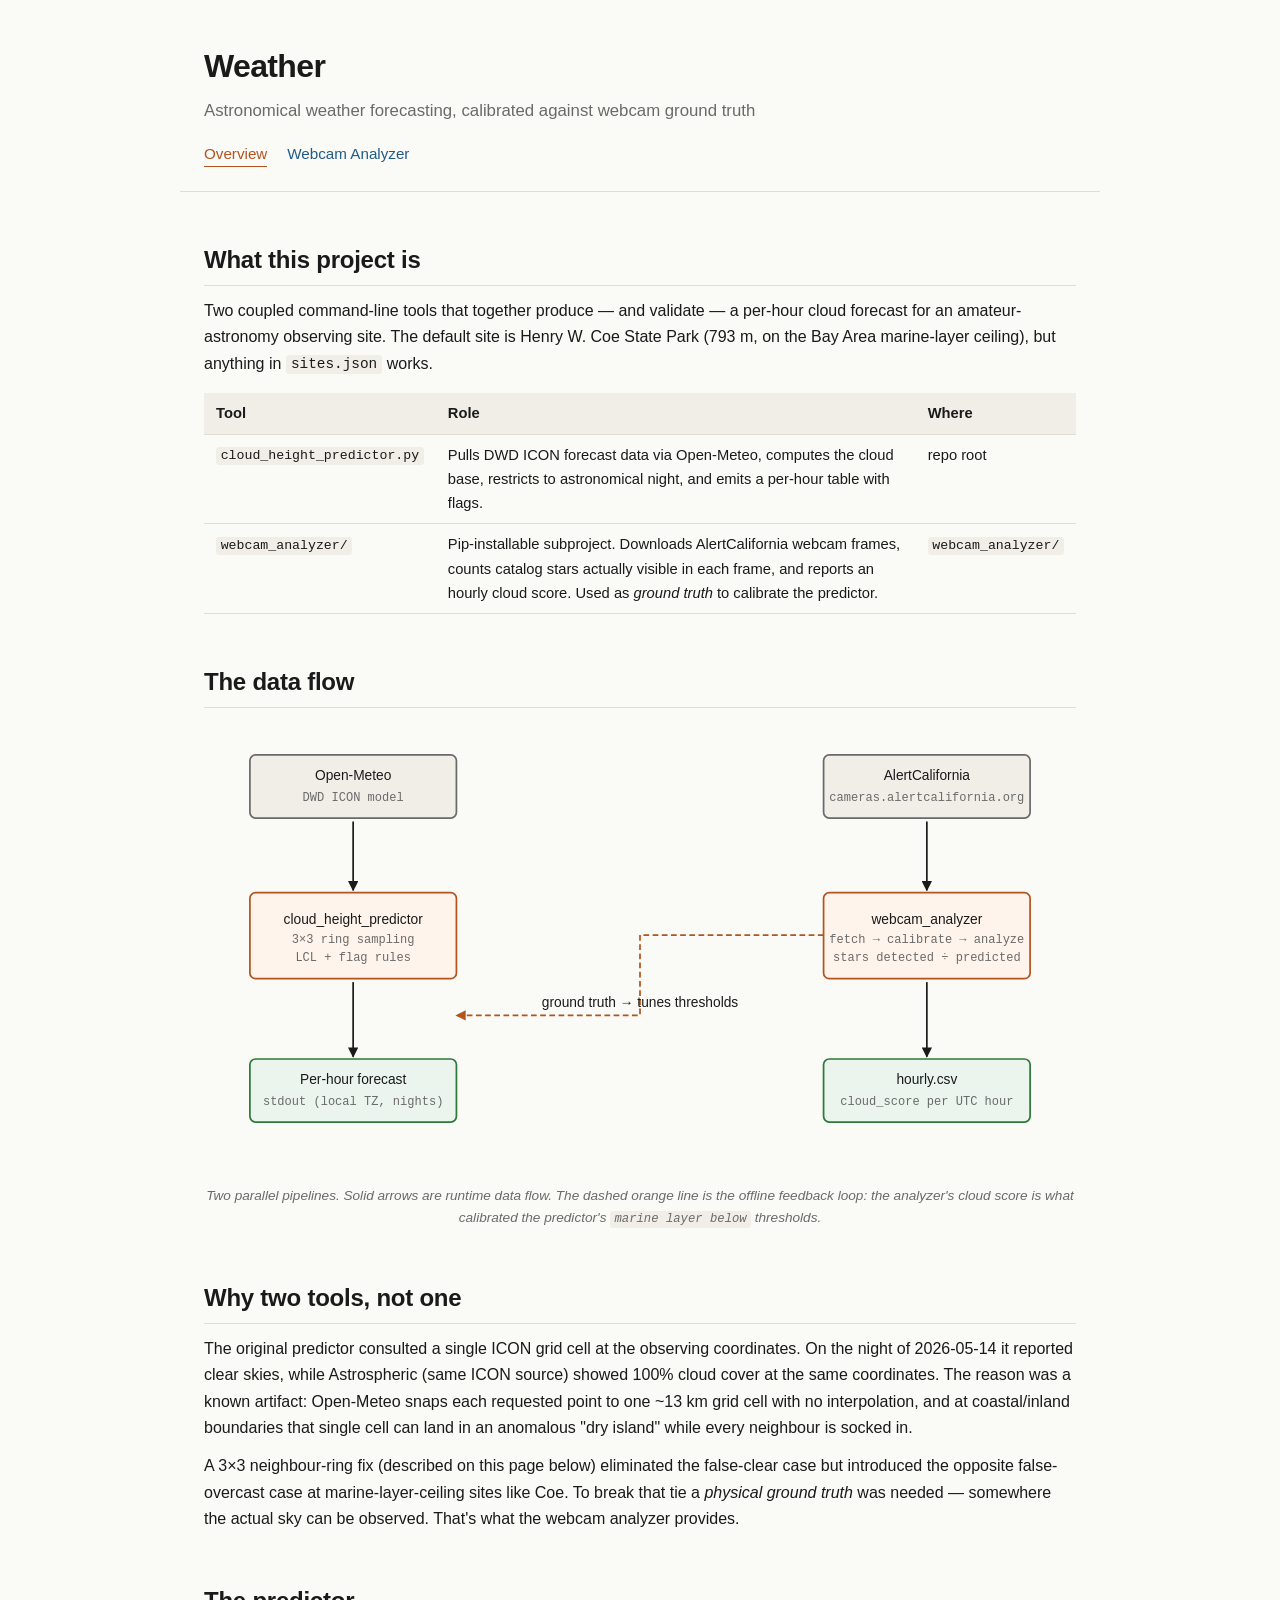
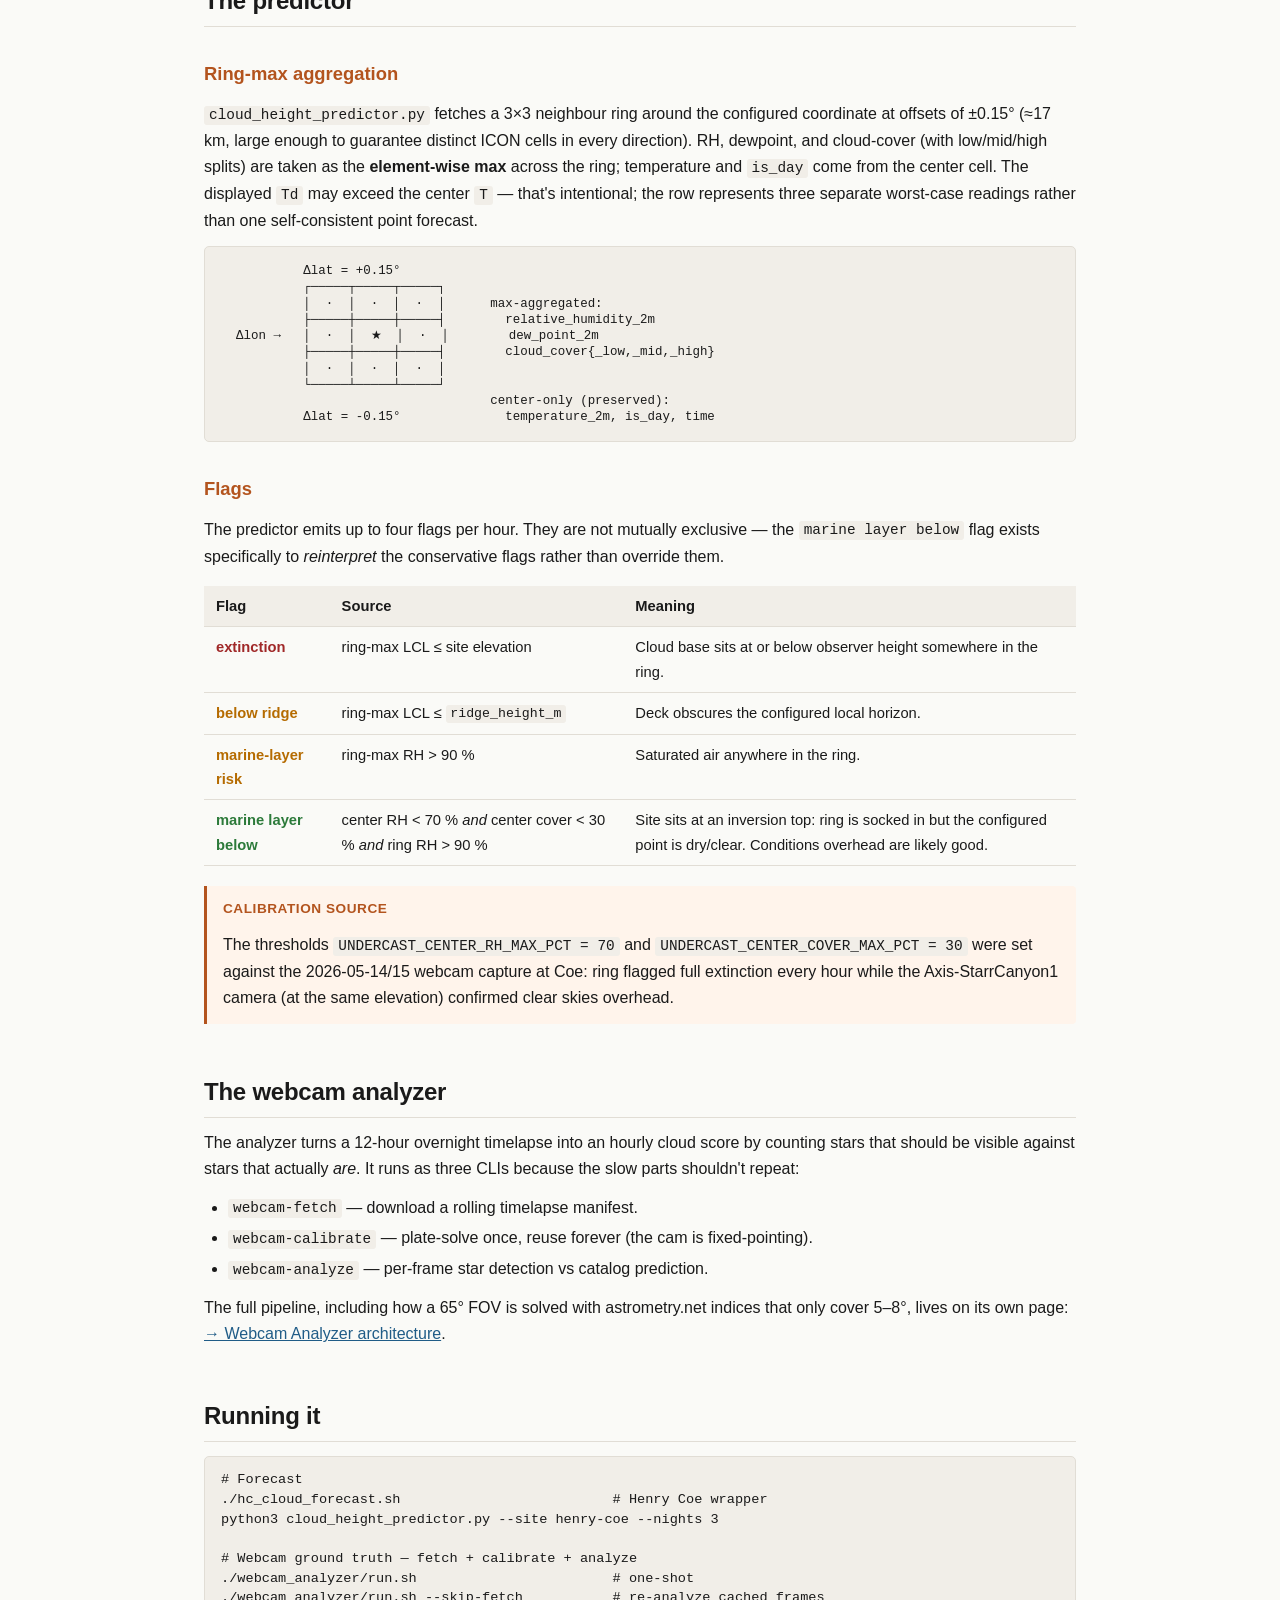
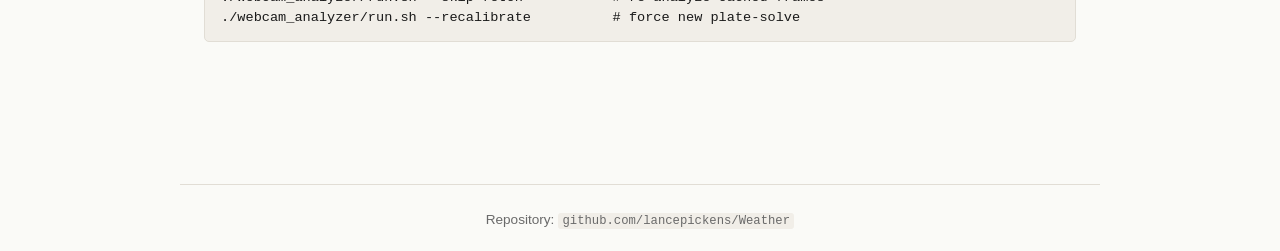
==== docs/index.html @ 601b51dd "Add project architecture docs site Two-page static site under docs/: overview (index.html) and a dee" ====
<!DOCTYPE html>
<html lang="en">
<head>
  <meta charset="UTF-8">
  <meta name="viewport" content="width=device-width, initial-scale=1">
  <title>Weather — Project Architecture</title>
  <link rel="stylesheet" href="style.css">
</head>
<body>
  <header>
    <h1>Weather</h1>
    <p class="subtitle">Astronomical weather forecasting, calibrated against webcam ground truth</p>
    <nav>
      <a href="index.html" class="active">Overview</a>
      <a href="webcam_analyzer.html">Webcam Analyzer</a>
    </nav>
  </header>

  <main>
    <h2>What this project is</h2>
    <p>
      Two coupled command-line tools that together produce — and validate —
      a per-hour cloud forecast for an amateur-astronomy observing site.
      The default site is Henry W. Coe State Park (793&nbsp;m, on the Bay Area
      marine-layer ceiling), but anything in <code>sites.json</code> works.
    </p>

    <table>
      <thead>
        <tr><th>Tool</th><th>Role</th><th>Where</th></tr>
      </thead>
      <tbody>
        <tr>
          <td><code>cloud_height_predictor.py</code></td>
          <td>Pulls DWD ICON forecast data via Open-Meteo, computes the
              cloud base, restricts to astronomical night, and emits a
              per-hour table with flags.</td>
          <td>repo root</td>
        </tr>
        <tr>
          <td><code>webcam_analyzer/</code></td>
          <td>Pip-installable subproject. Downloads AlertCalifornia
              webcam frames, counts catalog stars actually visible in
              each frame, and reports an hourly cloud score. Used as
              <em>ground truth</em> to calibrate the predictor.</td>
          <td><code>webcam_analyzer/</code></td>
        </tr>
      </tbody>
    </table>

    <h2>The data flow</h2>
    <figure>
      <svg viewBox="0 0 760 380" xmlns="http://www.w3.org/2000/svg" role="img" aria-label="High-level data flow diagram">
        <defs>
          <marker id="arrow" viewBox="0 0 10 10" refX="9" refY="5" markerWidth="6" markerHeight="6" orient="auto-start-reverse">
            <path d="M0,0 L10,5 L0,10 z" fill="#1a1a1a"/>
          </marker>
          <marker id="arrow-accent" viewBox="0 0 10 10" refX="9" refY="5" markerWidth="6" markerHeight="6" orient="auto-start-reverse">
            <path d="M0,0 L10,5 L0,10 z" fill="#b3541e"/>
          </marker>
        </defs>
        <style>
          .lbl { font: 12px -apple-system, "SF Pro Text", sans-serif; fill: #1a1a1a; }
          .lbl-sm { font: 10.5px "SF Mono", Menlo, monospace; fill: #6a6a6a; }
          .box  { fill: #fff4eb; stroke: #b3541e; stroke-width: 1.5; rx: 5; }
          .box-ext { fill: #f1eee8; stroke: #6a6a6a; stroke-width: 1.5; rx: 5; }
          .box-out { fill: #ebf5ed; stroke: #2c7a3a; stroke-width: 1.5; rx: 5; }
          .line { stroke: #1a1a1a; stroke-width: 1.5; fill: none; }
          .line-accent { stroke: #b3541e; stroke-width: 1.5; stroke-dasharray: 5,3; fill: none; }
        </style>

        <!-- Top row: external data sources -->
        <rect class="box-ext" x="40"  y="20" width="180" height="55"/>
        <text class="lbl" x="130" y="42" text-anchor="middle">Open-Meteo</text>
        <text class="lbl-sm" x="130" y="60" text-anchor="middle">DWD ICON model</text>

        <rect class="box-ext" x="540" y="20" width="180" height="55"/>
        <text class="lbl" x="630" y="42" text-anchor="middle">AlertCalifornia</text>
        <text class="lbl-sm" x="630" y="60" text-anchor="middle">cameras.alertcalifornia.org</text>

        <!-- Middle row: tools -->
        <rect class="box" x="40"  y="140" width="180" height="75"/>
        <text class="lbl" x="130" y="167" text-anchor="middle" font-weight="600">cloud_height_predictor</text>
        <text class="lbl-sm" x="130" y="184" text-anchor="middle">3×3 ring sampling</text>
        <text class="lbl-sm" x="130" y="200" text-anchor="middle">LCL + flag rules</text>

        <rect class="box" x="540" y="140" width="180" height="75"/>
        <text class="lbl" x="630" y="167" text-anchor="middle" font-weight="600">webcam_analyzer</text>
        <text class="lbl-sm" x="630" y="184" text-anchor="middle">fetch → calibrate → analyze</text>
        <text class="lbl-sm" x="630" y="200" text-anchor="middle">stars detected ÷ predicted</text>

        <!-- Bottom row: outputs -->
        <rect class="box-out" x="40"  y="285" width="180" height="55"/>
        <text class="lbl" x="130" y="307" text-anchor="middle">Per-hour forecast</text>
        <text class="lbl-sm" x="130" y="325" text-anchor="middle">stdout (local TZ, nights)</text>

        <rect class="box-out" x="540" y="285" width="180" height="55"/>
        <text class="lbl" x="630" y="307" text-anchor="middle">hourly.csv</text>
        <text class="lbl-sm" x="630" y="325" text-anchor="middle">cloud_score per UTC hour</text>

        <!-- Vertical arrows -->
        <line class="line" x1="130" y1="78"  x2="130" y2="138" marker-end="url(#arrow)"/>
        <line class="line" x1="130" y1="218" x2="130" y2="283" marker-end="url(#arrow)"/>
        <line class="line" x1="630" y1="78"  x2="630" y2="138" marker-end="url(#arrow)"/>
        <line class="line" x1="630" y1="218" x2="630" y2="283" marker-end="url(#arrow)"/>

        <!-- Feedback arrow: analyzer → predictor calibration -->
        <path class="line-accent"
              d="M 540 177 L 380 177 L 380 247 L 220 247"
              marker-end="url(#arrow-accent)"/>
        <text class="lbl" x="380" y="240" text-anchor="middle" fill="#b3541e" font-style="italic">
          ground truth → tunes thresholds
        </text>
      </svg>
      <figcaption>Two parallel pipelines. Solid arrows are runtime data flow.
        The dashed orange line is the offline feedback loop: the analyzer's
        cloud score is what calibrated the predictor's <code>marine layer below</code> thresholds.</figcaption>
    </figure>

    <h2>Why two tools, not one</h2>
    <p>
      The original predictor consulted a single ICON grid cell at the
      observing coordinates. On the night of 2026-05-14 it reported clear
      skies, while Astrospheric (same ICON source) showed 100% cloud cover
      at the same coordinates. The reason was a known artifact: Open-Meteo
      snaps each requested point to one ~13 km grid cell with no
      interpolation, and at coastal/inland boundaries that single cell can
      land in an anomalous "dry island" while every neighbour is socked in.
    </p>
    <p>
      A 3×3 neighbour-ring fix (described on this page below) eliminated
      the false-clear case but introduced the opposite false-overcast case
      at marine-layer-ceiling sites like Coe. To break that tie a
      <em>physical ground truth</em> was needed — somewhere the actual sky
      can be observed. That's what the webcam analyzer provides.
    </p>

    <h2>The predictor</h2>

    <h3>Ring-max aggregation</h3>
    <p>
      <code>cloud_height_predictor.py</code> fetches a 3×3 neighbour ring
      around the configured coordinate at offsets of ±0.15° (≈17 km, large
      enough to guarantee distinct ICON cells in every direction). RH,
      dewpoint, and cloud-cover (with low/mid/high splits) are taken as
      the <strong>element-wise max</strong> across the ring; temperature
      and <code>is_day</code> come from the center cell. The displayed
      <code>Td</code> may exceed the center <code>T</code> — that's
      intentional; the row represents three separate worst-case readings
      rather than one self-consistent point forecast.
    </p>

    <div class="ascii">           Δlat = +0.15°
           ┌─────┬─────┬─────┐
           │  ·  │  ·  │  ·  │      max-aggregated:
           ├─────┼─────┼─────┤        relative_humidity_2m
  Δlon →   │  ·  │  ★  │  ·  │        dew_point_2m
           ├─────┼─────┼─────┤        cloud_cover{_low,_mid,_high}
           │  ·  │  ·  │  ·  │
           └─────┴─────┴─────┘
                                    center-only (preserved):
           Δlat = -0.15°              temperature_2m, is_day, time</div>

    <h3>Flags</h3>
    <p>The predictor emits up to four flags per hour. They are not
       mutually exclusive — the <code>marine layer below</code> flag
       exists specifically to <em>reinterpret</em> the conservative
       flags rather than override them.</p>

    <table>
      <thead>
        <tr><th>Flag</th><th>Source</th><th>Meaning</th></tr>
      </thead>
      <tbody>
        <tr>
          <td><span class="flag-bad">extinction</span></td>
          <td>ring-max LCL ≤ site elevation</td>
          <td>Cloud base sits at or below observer height somewhere in the ring.</td>
        </tr>
        <tr>
          <td><span class="flag-warn">below ridge</span></td>
          <td>ring-max LCL ≤ <code>ridge_height_m</code></td>
          <td>Deck obscures the configured local horizon.</td>
        </tr>
        <tr>
          <td><span class="flag-warn">marine-layer risk</span></td>
          <td>ring-max RH &gt; 90 %</td>
          <td>Saturated air anywhere in the ring.</td>
        </tr>
        <tr>
          <td><span class="flag-good">marine layer below</span></td>
          <td>center RH &lt; 70 %  <em>and</em>  center cover &lt; 30 %  <em>and</em>  ring RH &gt; 90 %</td>
          <td>Site sits at an inversion top: ring is socked in but the configured point is dry/clear.
              Conditions overhead are likely good.</td>
        </tr>
      </tbody>
    </table>

    <div class="callout">
      <div class="callout-title">Calibration source</div>
      <p>The thresholds <code>UNDERCAST_CENTER_RH_MAX_PCT = 70</code> and
         <code>UNDERCAST_CENTER_COVER_MAX_PCT = 30</code> were set against
         the 2026-05-14/15 webcam capture at Coe: ring flagged full
         extinction every hour while the Axis-StarrCanyon1 camera (at the
         same elevation) confirmed clear skies overhead.</p>
    </div>

    <h2>The webcam analyzer</h2>
    <p>The analyzer turns a 12-hour overnight timelapse into an hourly
       cloud score by counting stars that should be visible against stars
       that actually <em>are</em>. It runs as three CLIs because the slow
       parts shouldn't repeat:</p>

    <ul>
      <li><code>webcam-fetch</code> — download a rolling timelapse manifest.</li>
      <li><code>webcam-calibrate</code> — plate-solve once, reuse forever (the cam is fixed-pointing).</li>
      <li><code>webcam-analyze</code> — per-frame star detection vs catalog prediction.</li>
    </ul>

    <p>The full pipeline, including how a 65° FOV is solved with
       astrometry.net indices that only cover 5–8°, lives on its own
       page:
       <a href="webcam_analyzer.html">→ Webcam Analyzer architecture</a>.</p>

    <h2>Running it</h2>
    <pre><code># Forecast
./hc_cloud_forecast.sh                          # Henry Coe wrapper
python3 cloud_height_predictor.py --site henry-coe --nights 3

# Webcam ground truth — fetch + calibrate + analyze
./webcam_analyzer/run.sh                        # one-shot
./webcam_analyzer/run.sh --skip-fetch           # re-analyze cached frames
./webcam_analyzer/run.sh --recalibrate          # force new plate-solve</code></pre>
  </main>

  <footer>
    Repository: <code>github.com/lancepickens/Weather</code>
  </footer>
</body>
</html>
---- docs/style.css ----
:root {
  --bg: #fafaf7;
  --fg: #1a1a1a;
  --muted: #6a6a6a;
  --accent: #b3541e;
  --accent-bg: #fff4eb;
  --rule: #e1ddd5;
  --code-bg: #f1eee8;
  --link: #205c87;
  --good: #2c7a3a;
  --warn: #b56b00;
  --bad: #a02828;
}

* { box-sizing: border-box; }

html { background: var(--bg); }

body {
  font-family: -apple-system, BlinkMacSystemFont, "SF Pro Text", "Helvetica Neue",
               "Segoe UI", Roboto, sans-serif;
  font-size: 16px;
  line-height: 1.65;
  color: var(--fg);
  background: var(--bg);
  margin: 0;
  padding: 0;
}

header {
  border-bottom: 1px solid var(--rule);
  padding: 2.5rem 1.5rem 1.5rem;
  max-width: 920px;
  margin: 0 auto;
}

header h1 {
  font-size: 2rem;
  margin: 0;
  letter-spacing: -0.02em;
}

header .subtitle {
  margin: 0.25rem 0 1rem;
  color: var(--muted);
  font-size: 1.05rem;
}

nav {
  display: flex;
  gap: 1.25rem;
  font-size: 0.95rem;
}

nav a {
  color: var(--link);
  text-decoration: none;
  border-bottom: 1px solid transparent;
}

nav a:hover { border-bottom-color: var(--link); }

nav a.active {
  color: var(--accent);
  border-bottom-color: var(--accent);
}

main {
  max-width: 920px;
  margin: 0 auto;
  padding: 2rem 1.5rem 4rem;
}

h2 {
  font-size: 1.5rem;
  margin: 3rem 0 0.75rem;
  letter-spacing: -0.01em;
  border-bottom: 1px solid var(--rule);
  padding-bottom: 0.35rem;
}

h2:first-of-type { margin-top: 1rem; }

h3 {
  font-size: 1.15rem;
  margin: 2rem 0 0.5rem;
  color: var(--accent);
}

p, ul, ol { margin: 0.75rem 0; }

ul, ol { padding-left: 1.5rem; }

li { margin: 0.25rem 0; }

a { color: var(--link); }

code {
  font-family: "SF Mono", Menlo, Consolas, monospace;
  font-size: 0.9em;
  background: var(--code-bg);
  padding: 0.1em 0.35em;
  border-radius: 3px;
}

pre {
  background: var(--code-bg);
  padding: 0.85rem 1rem;
  border-radius: 5px;
  overflow-x: auto;
  font-size: 0.85rem;
  line-height: 1.45;
  border: 1px solid var(--rule);
}

pre code {
  background: none;
  padding: 0;
  font-size: inherit;
}

table {
  border-collapse: collapse;
  margin: 1rem 0;
  font-size: 0.92rem;
  width: 100%;
}

th, td {
  text-align: left;
  padding: 0.5rem 0.75rem;
  border-bottom: 1px solid var(--rule);
  vertical-align: top;
}

th {
  background: var(--code-bg);
  font-weight: 600;
}

.callout {
  background: var(--accent-bg);
  border-left: 3px solid var(--accent);
  padding: 0.75rem 1rem;
  margin: 1.25rem 0;
  border-radius: 0 4px 4px 0;
}

.callout p:first-child { margin-top: 0; }
.callout p:last-child { margin-bottom: 0; }

.callout-title {
  font-weight: 600;
  color: var(--accent);
  font-size: 0.85rem;
  letter-spacing: 0.04em;
  text-transform: uppercase;
  margin-bottom: 0.25rem;
}

figure {
  margin: 1.5rem 0;
  text-align: center;
}

figure svg {
  max-width: 100%;
  height: auto;
}

figcaption {
  font-size: 0.85rem;
  color: var(--muted);
  margin-top: 0.5rem;
  font-style: italic;
}

.flag-good { color: var(--good); font-weight: 600; }
.flag-warn { color: var(--warn); font-weight: 600; }
.flag-bad  { color: var(--bad);  font-weight: 600; }

footer {
  border-top: 1px solid var(--rule);
  margin-top: 4rem;
  padding: 1.5rem;
  text-align: center;
  font-size: 0.85rem;
  color: var(--muted);
  max-width: 920px;
  margin-left: auto;
  margin-right: auto;
}

/* Pipeline diagram blocks */
.stage {
  display: inline-block;
  padding: 0.4rem 0.8rem;
  border: 1.5px solid var(--accent);
  background: var(--accent-bg);
  border-radius: 4px;
  font-family: "SF Mono", Menlo, monospace;
  font-size: 0.85rem;
}

.stage-input  { border-color: var(--muted); background: var(--code-bg); }
.stage-output { border-color: var(--good);  background: #ebf5ed; }

/* ASCII art container */
.ascii {
  font-family: "SF Mono", Menlo, monospace;
  font-size: 0.78rem;
  line-height: 1.3;
  white-space: pre;
  background: var(--code-bg);
  padding: 1rem;
  border-radius: 5px;
  border: 1px solid var(--rule);
  overflow-x: auto;
}
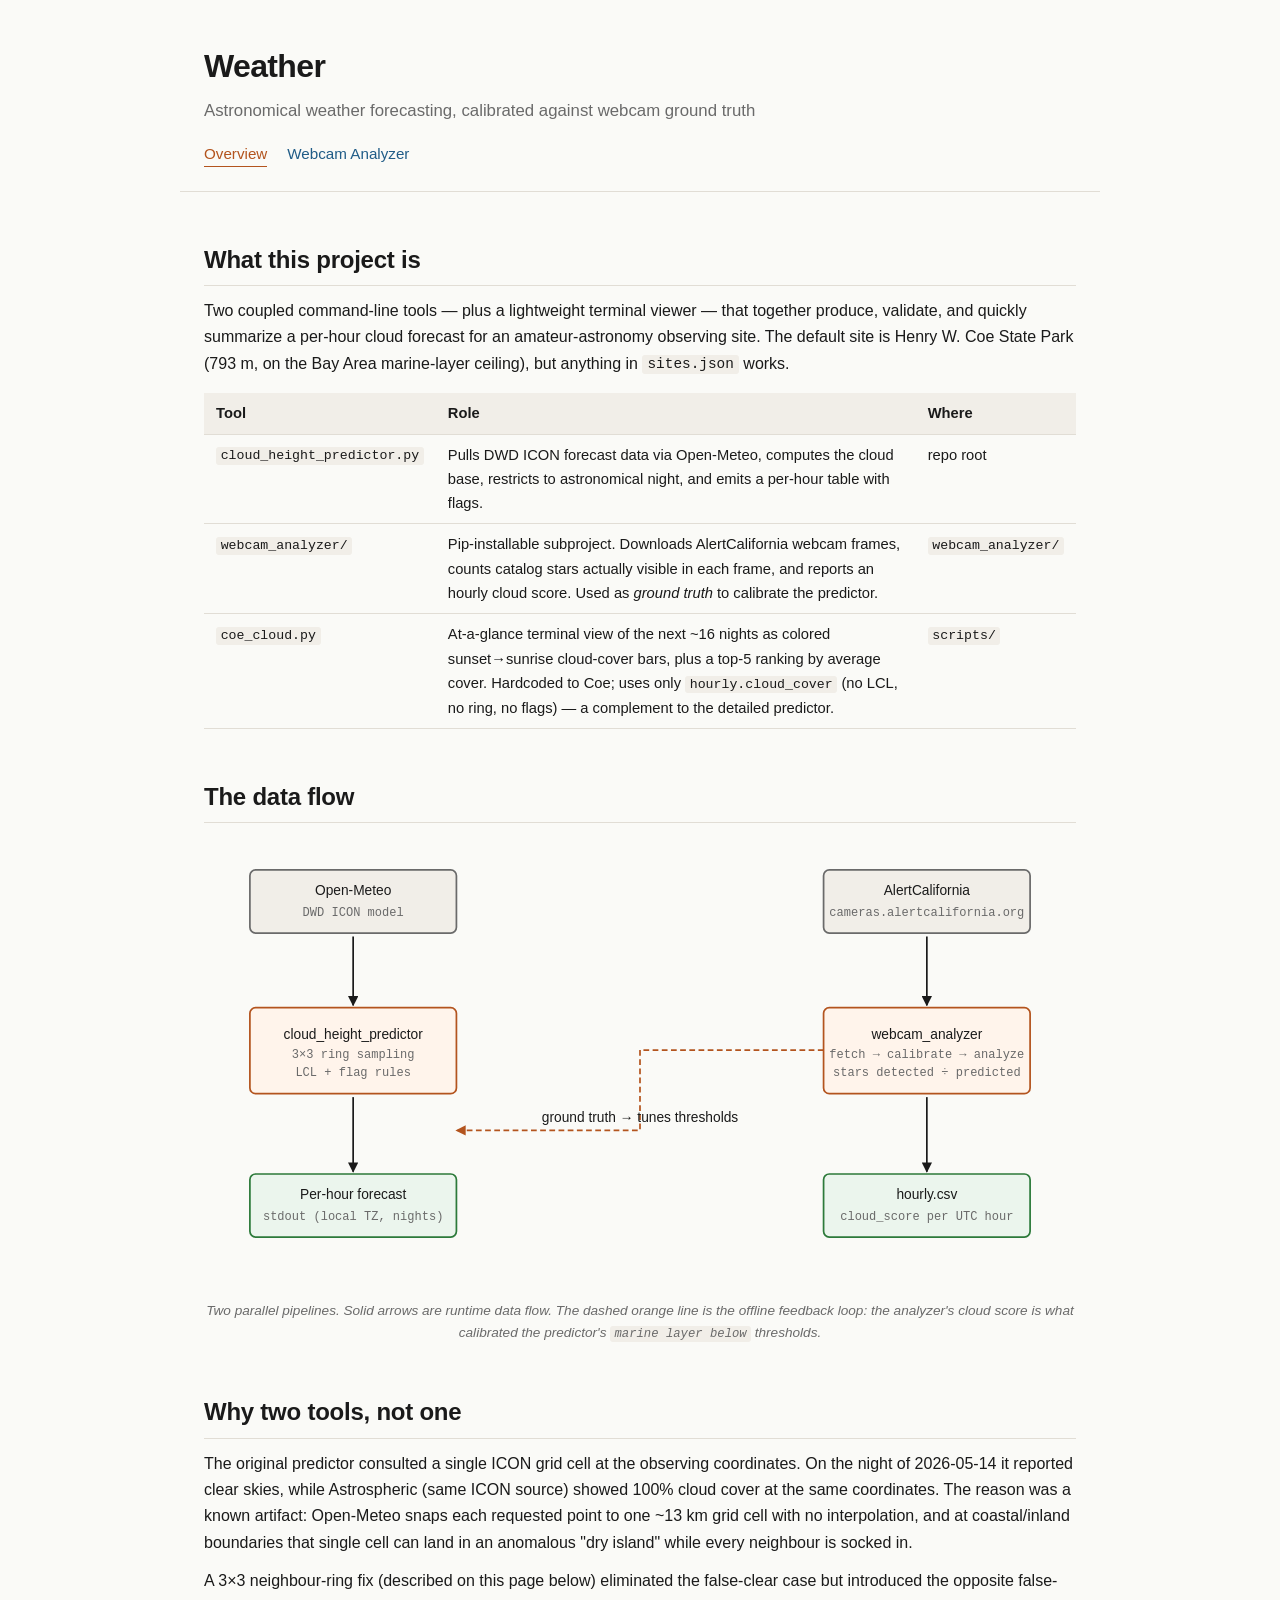
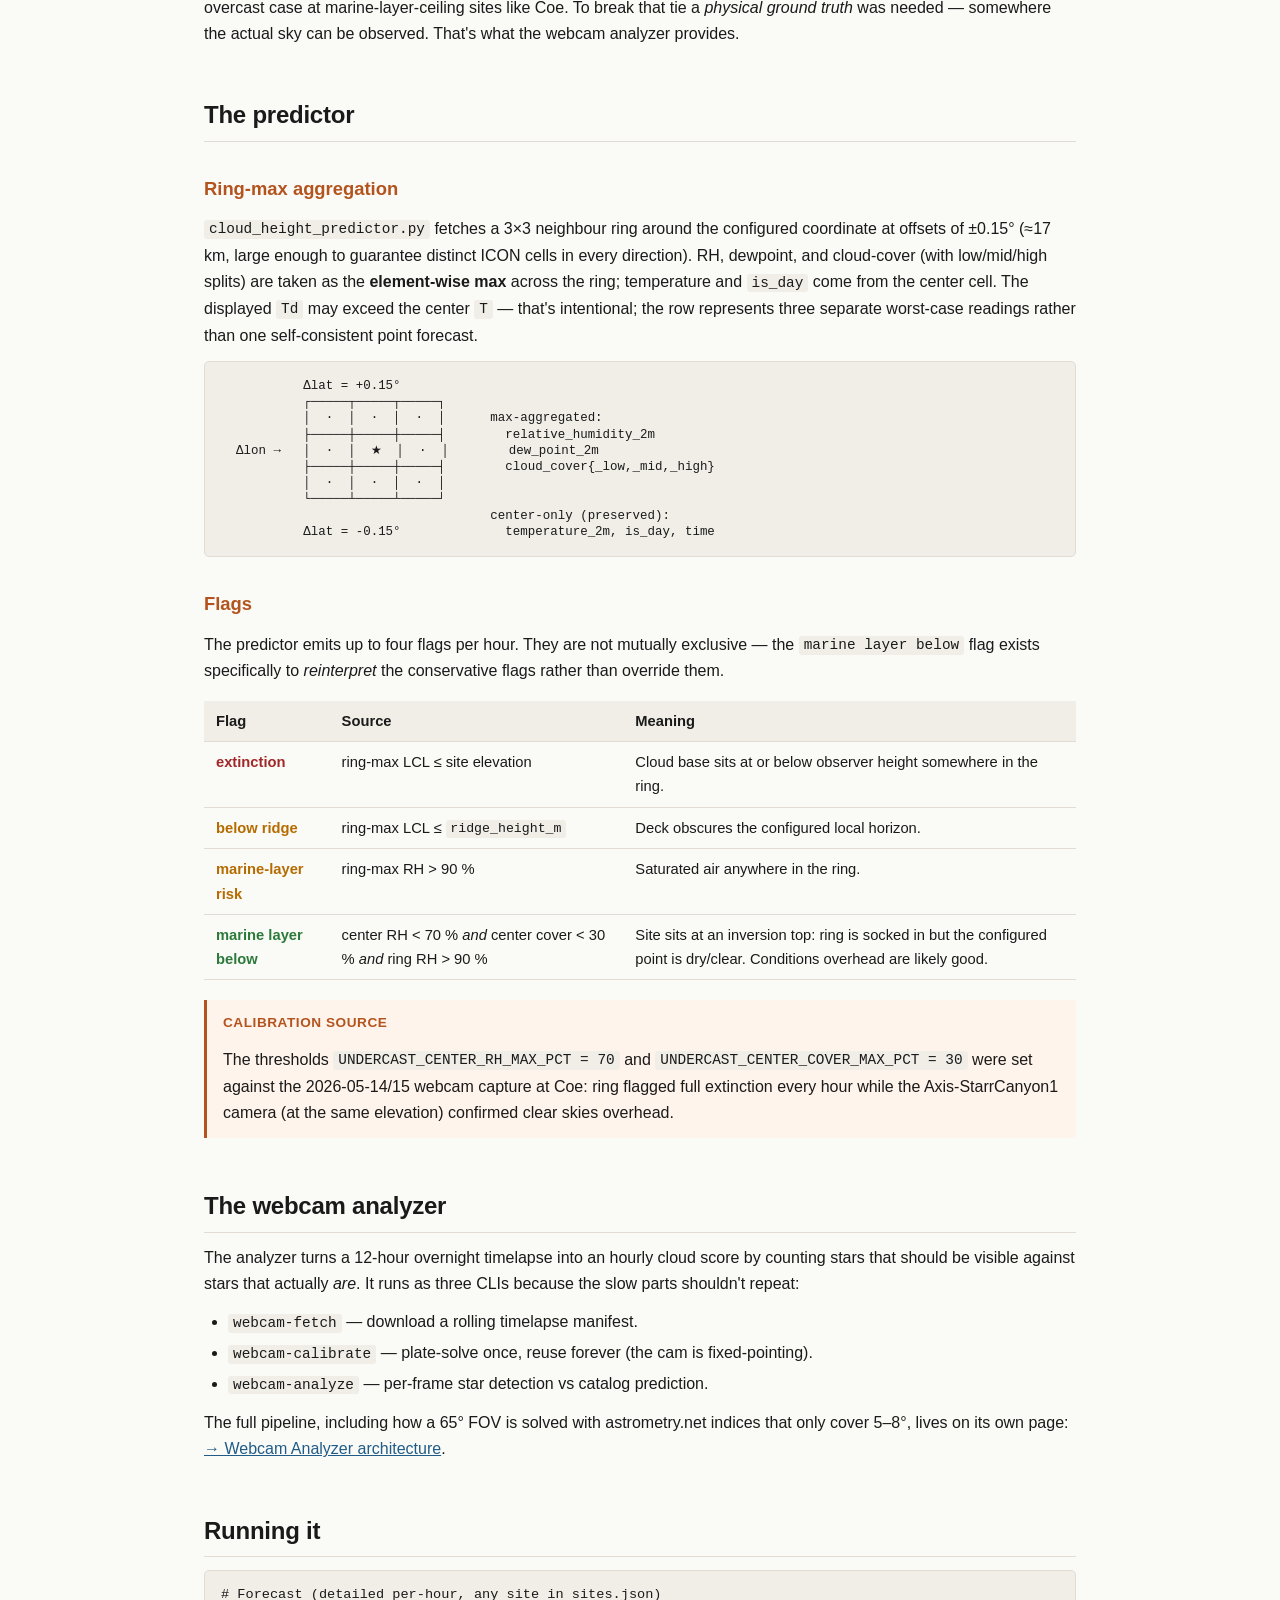
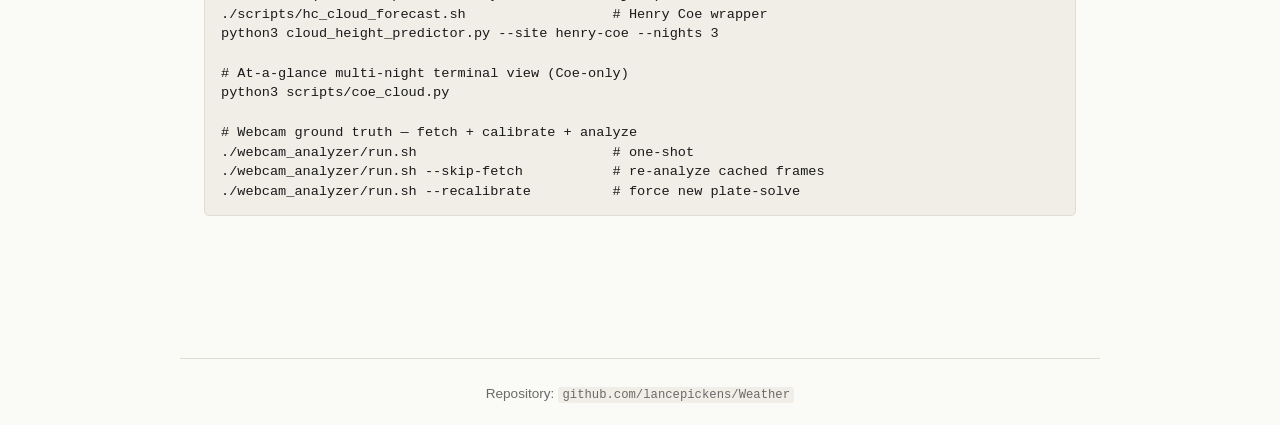
==== commit 17a92718: "Move convenience scripts into scripts/; document coe_cloud.py Both hc_cloud_forecast.sh and the new " ====
--- a/docs/index.html
+++ b/docs/index.html
@@ -19,9 +19,10 @@
   <main>
     <h2>What this project is</h2>
     <p>
-      Two coupled command-line tools that together produce — and validate —
-      a per-hour cloud forecast for an amateur-astronomy observing site.
-      The default site is Henry W. Coe State Park (793&nbsp;m, on the Bay Area
+      Two coupled command-line tools — plus a lightweight terminal viewer —
+      that together produce, validate, and quickly summarize a per-hour
+      cloud forecast for an amateur-astronomy observing site. The default
+      site is Henry W. Coe State Park (793&nbsp;m, on the Bay Area
       marine-layer ceiling), but anything in <code>sites.json</code> works.
     </p>
 
@@ -44,6 +45,15 @@
               each frame, and reports an hourly cloud score. Used as
               <em>ground truth</em> to calibrate the predictor.</td>
           <td><code>webcam_analyzer/</code></td>
+        </tr>
+        <tr>
+          <td><code>coe_cloud.py</code></td>
+          <td>At-a-glance terminal view of the next ~16 nights as
+              colored sunset→sunrise cloud-cover bars, plus a top-5
+              ranking by average cover. Hardcoded to Coe; uses only
+              <code>hourly.cloud_cover</code> (no LCL, no ring, no
+              flags) — a complement to the detailed predictor.</td>
+          <td><code>scripts/</code></td>
         </tr>
       </tbody>
     </table>
@@ -223,9 +233,12 @@
        <a href="webcam_analyzer.html">→ Webcam Analyzer architecture</a>.</p>
 
     <h2>Running it</h2>
-    <pre><code># Forecast
-./hc_cloud_forecast.sh                          # Henry Coe wrapper
+    <pre><code># Forecast (detailed per-hour, any site in sites.json)
+./scripts/hc_cloud_forecast.sh                  # Henry Coe wrapper
 python3 cloud_height_predictor.py --site henry-coe --nights 3
+
+# At-a-glance multi-night terminal view (Coe-only)
+python3 scripts/coe_cloud.py
 
 # Webcam ground truth — fetch + calibrate + analyze
 ./webcam_analyzer/run.sh                        # one-shot
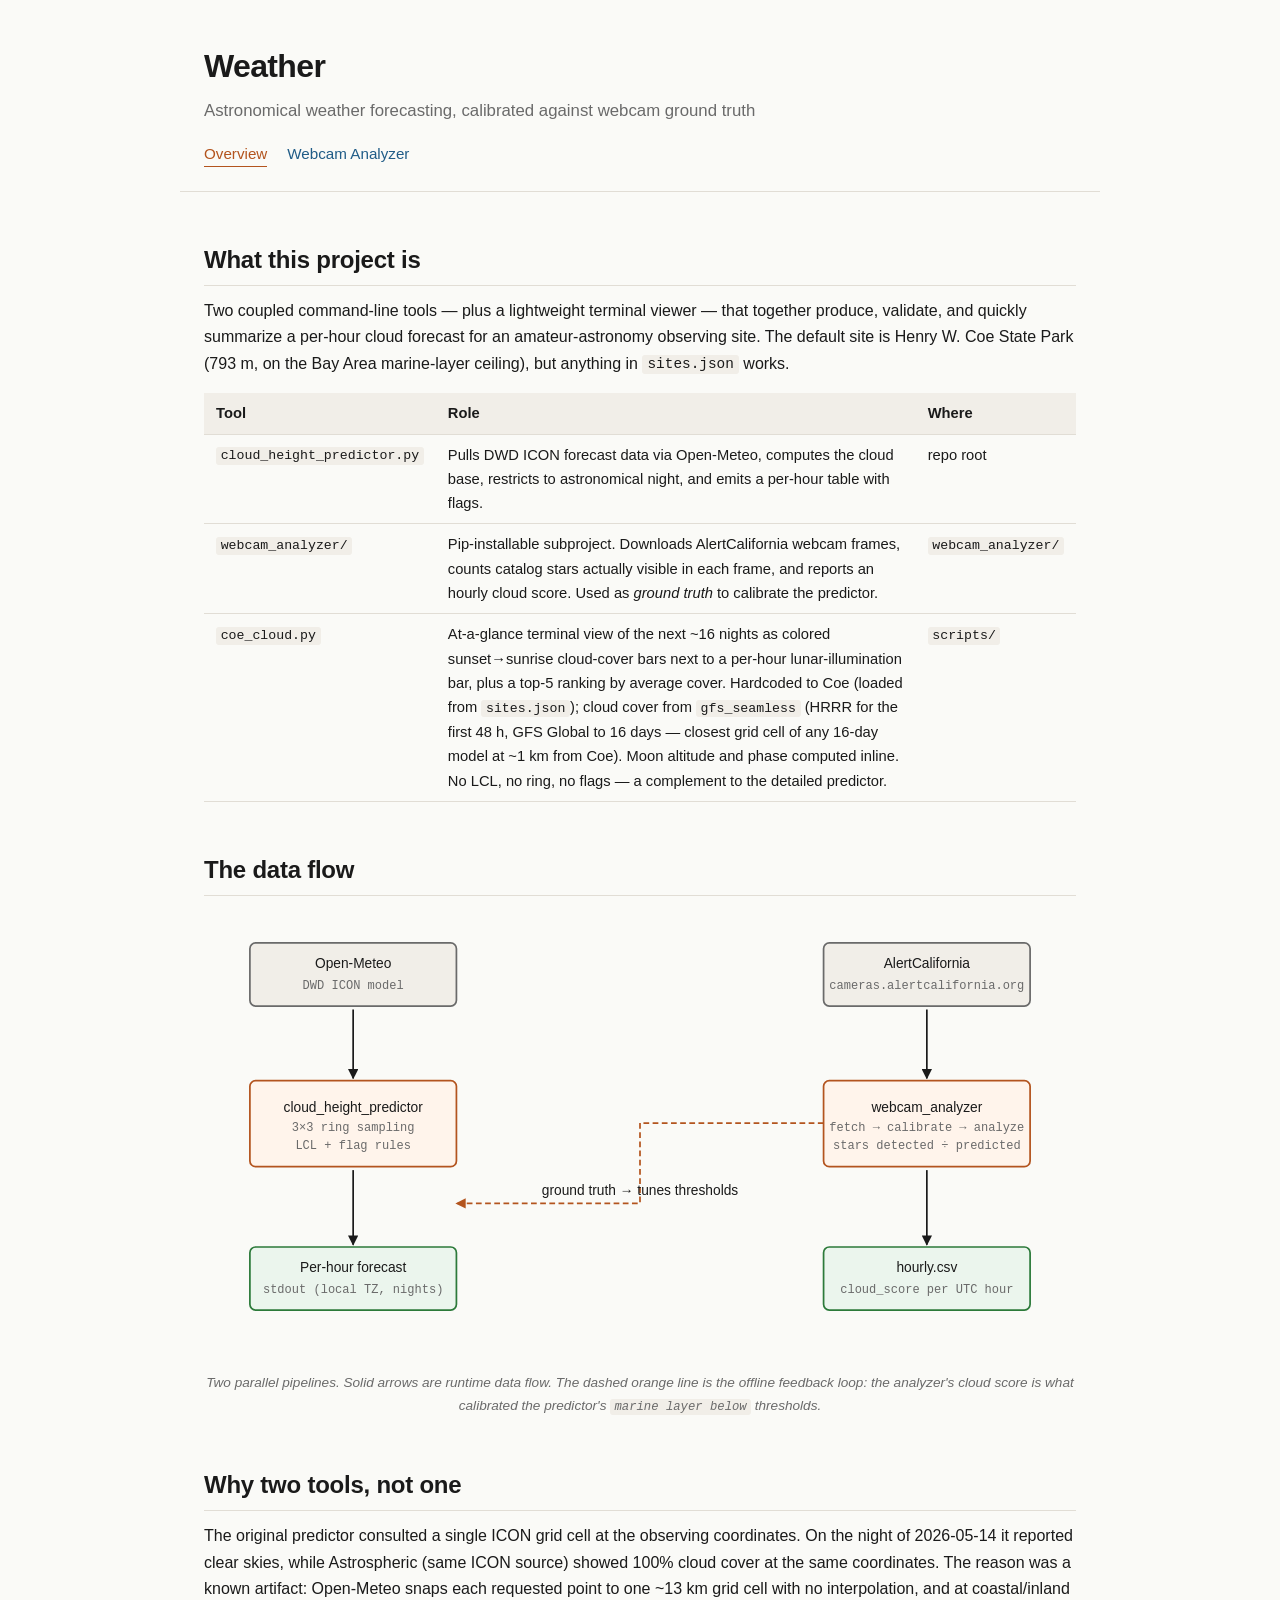
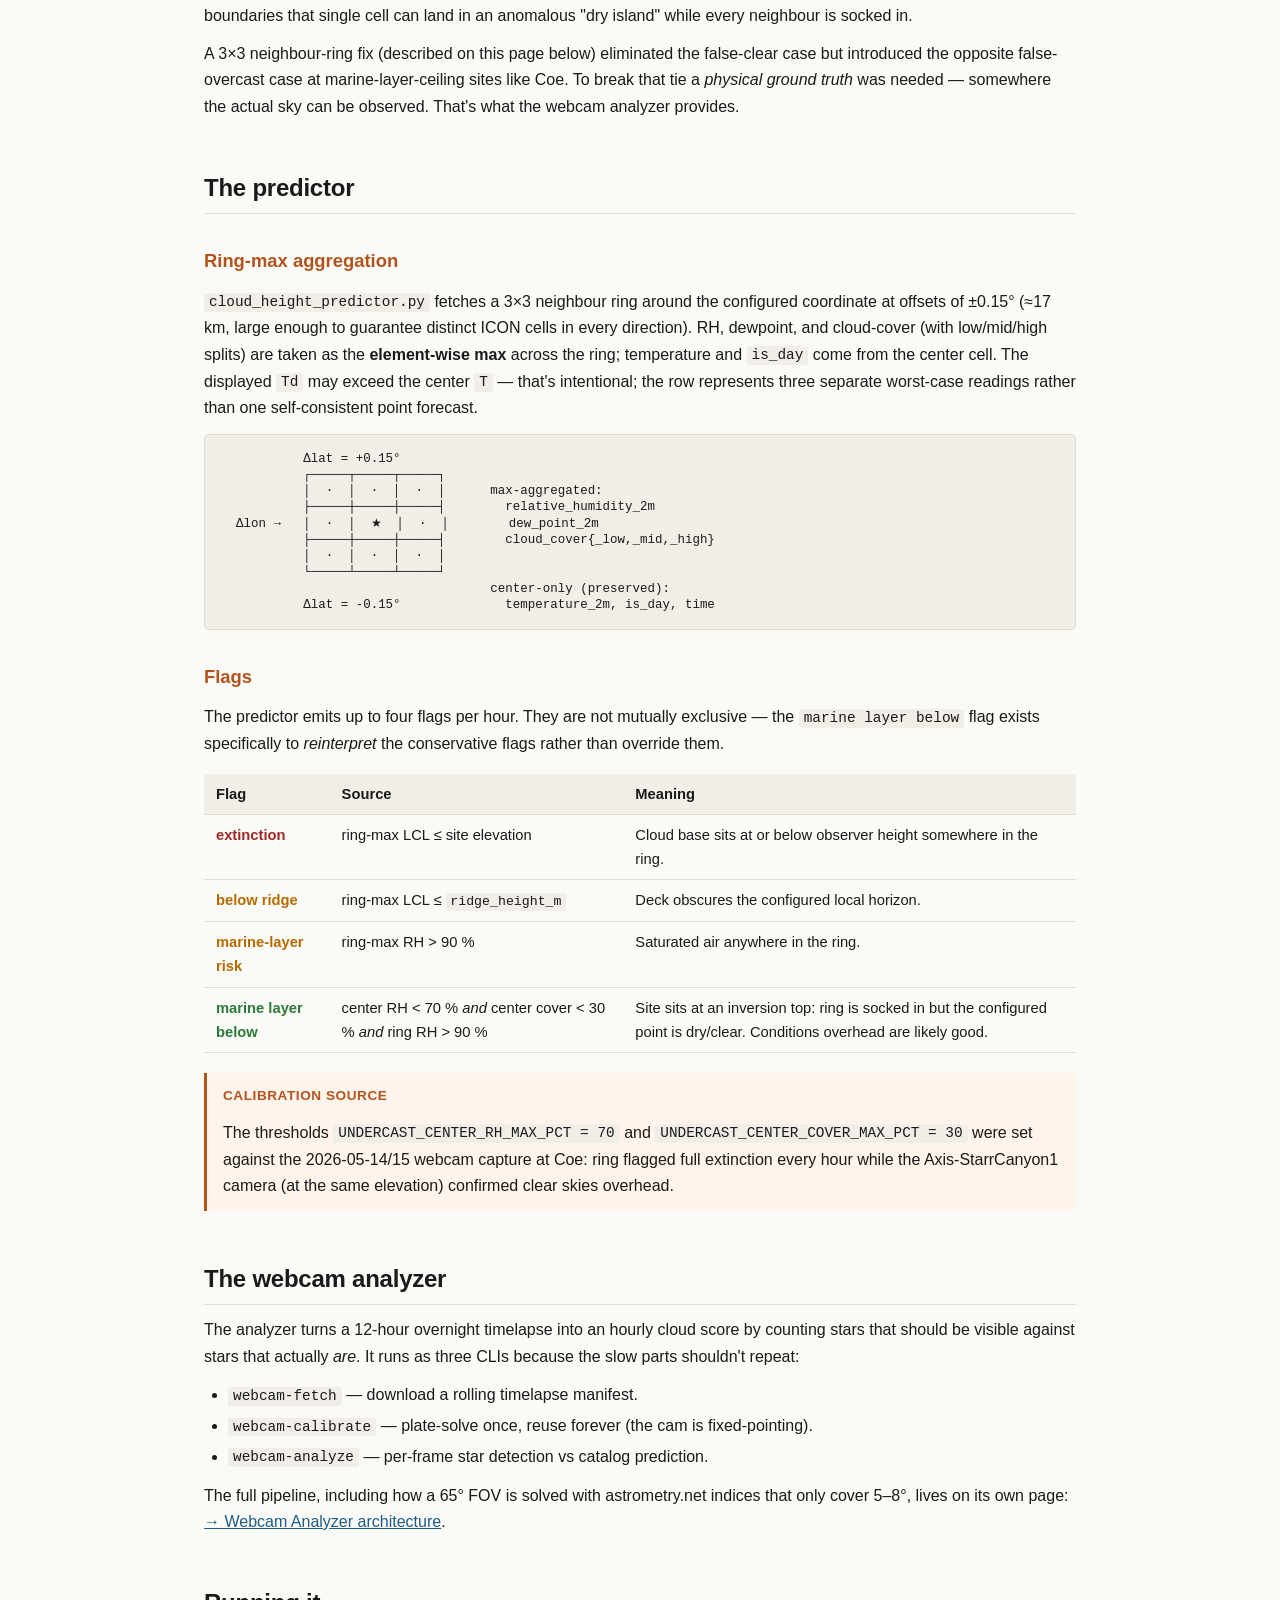
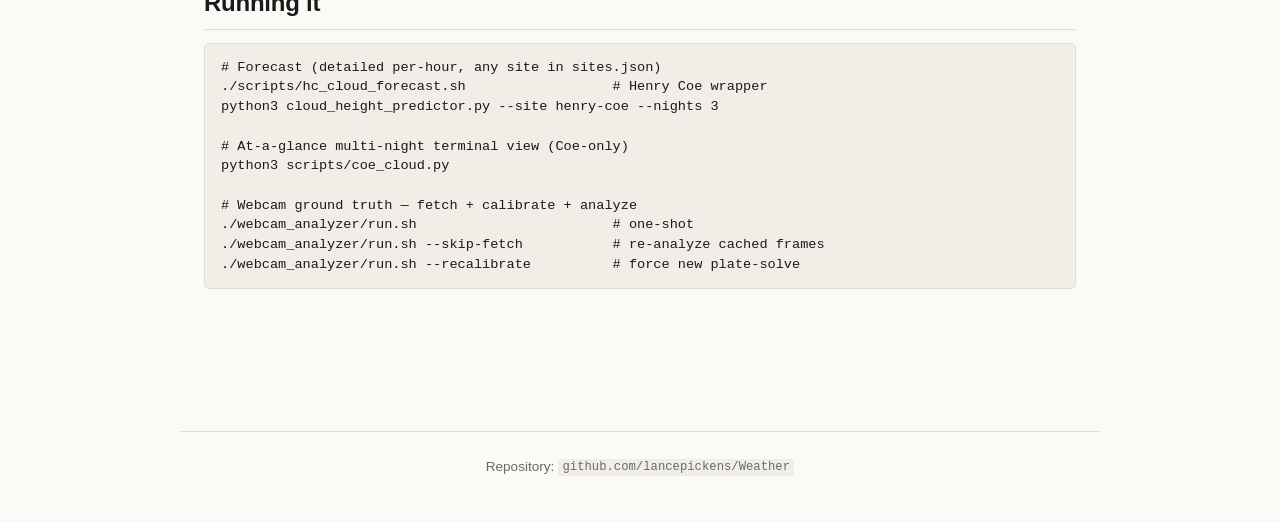
==== commit f14ba0df: "Switch coe_cloud.py to gfs_seamless for closer grid cell Surveyed ~20 Open-Meteo global/regional mod" ====
--- a/docs/index.html
+++ b/docs/index.html
@@ -49,10 +49,15 @@
         <tr>
           <td><code>coe_cloud.py</code></td>
           <td>At-a-glance terminal view of the next ~16 nights as
-              colored sunset→sunrise cloud-cover bars, plus a top-5
-              ranking by average cover. Hardcoded to Coe; uses only
-              <code>hourly.cloud_cover</code> (no LCL, no ring, no
-              flags) — a complement to the detailed predictor.</td>
+              colored sunset→sunrise cloud-cover bars next to a
+              per-hour lunar-illumination bar, plus a top-5 ranking
+              by average cover. Hardcoded to Coe (loaded from
+              <code>sites.json</code>); cloud cover from
+              <code>gfs_seamless</code> (HRRR for the first 48 h,
+              GFS Global to 16 days — closest grid cell of any
+              16-day model at ~1 km from Coe). Moon altitude and
+              phase computed inline. No LCL, no ring, no flags —
+              a complement to the detailed predictor.</td>
           <td><code>scripts/</code></td>
         </tr>
       </tbody>
